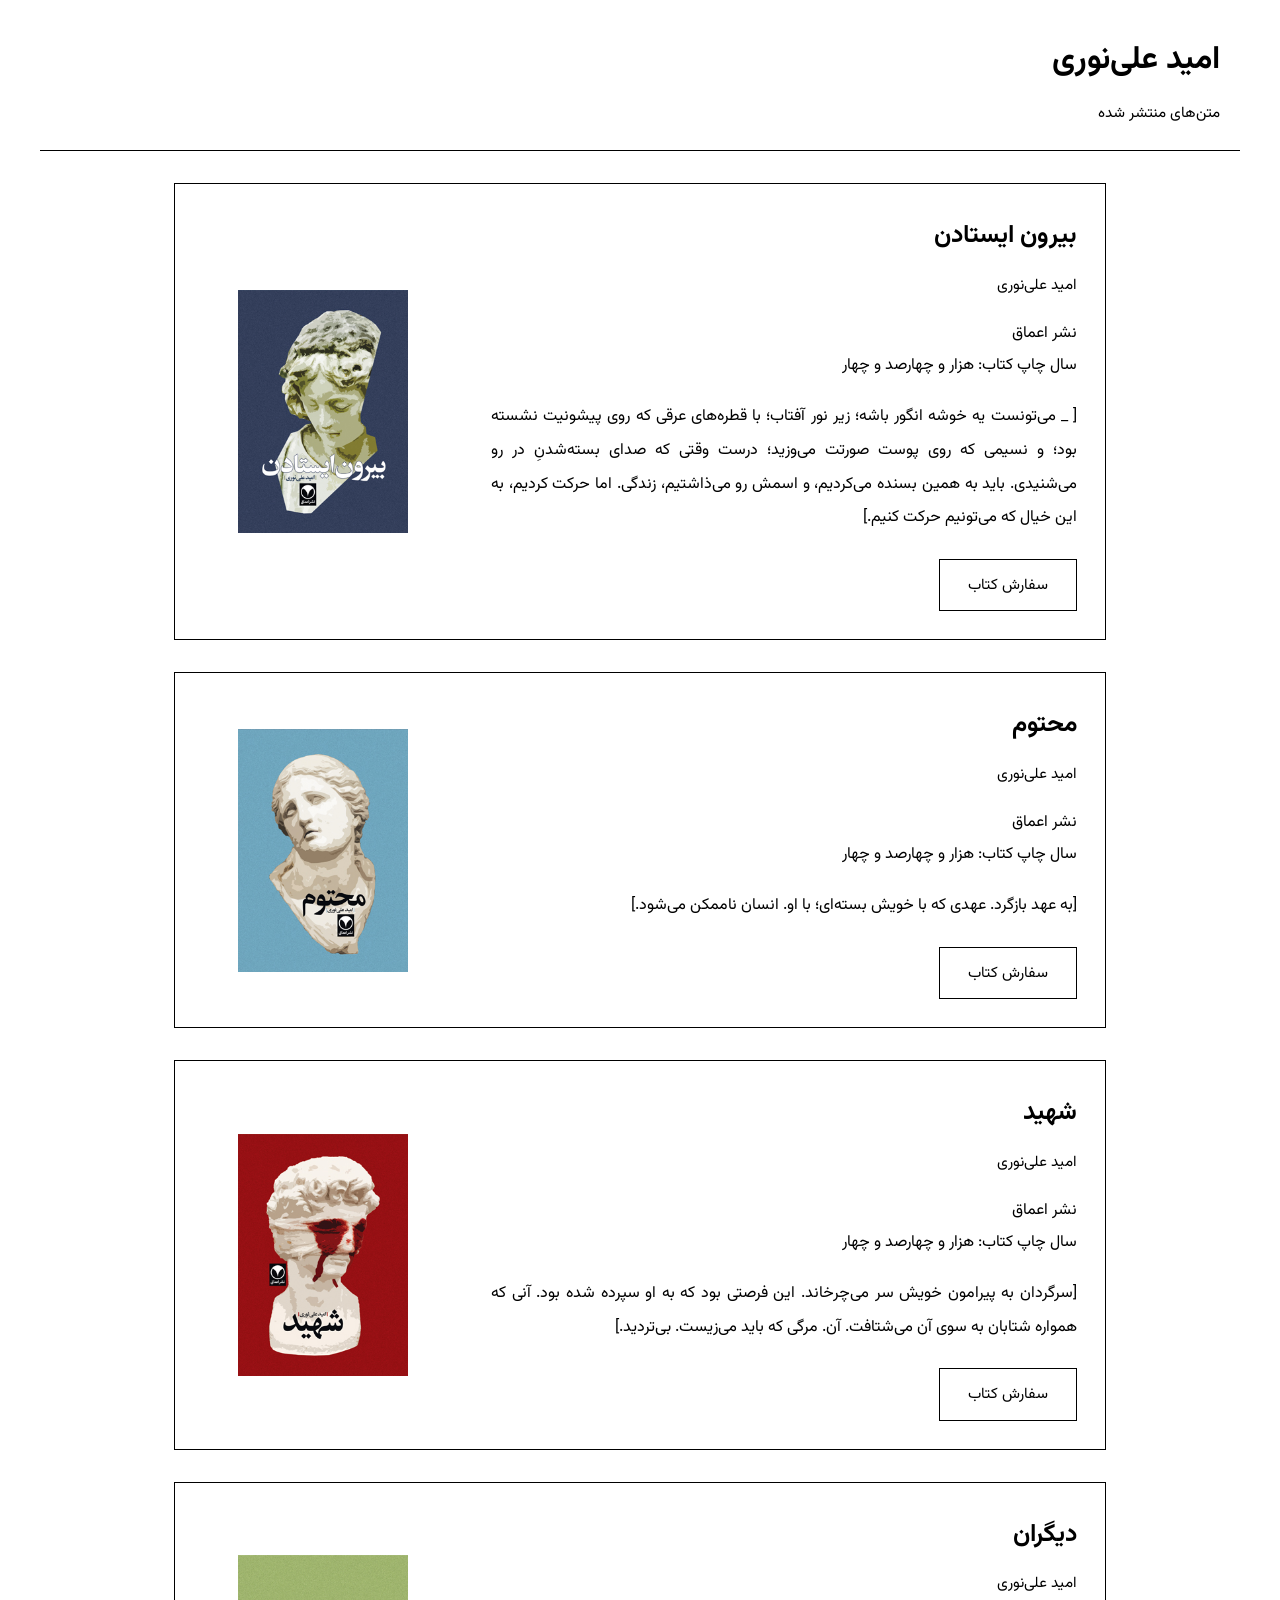
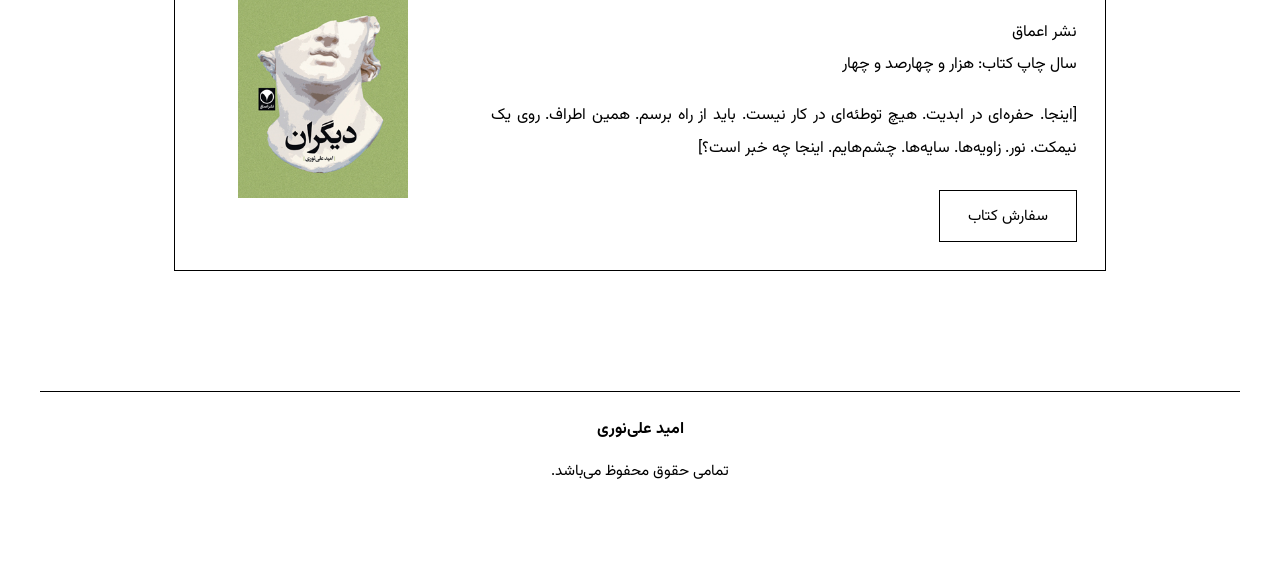
==== index.html @ 7dd2bed1 "Update index.html" ====
<!DOCTYPE html>
<html lang="fa" dir="rtl">
  
<head>

<meta charset="UTF-8">
<meta name="viewport" content="width=device-width, initial-scale=1">

<title>امید علی‌نوری | متن‌های منتشر شده</title>
<meta name="description" content="کتاب‌های امید علی‌نوری؛ دیگران، شهید، محتوم و بیرون ایستادن">
<meta name="theme-color" content="#ffffff">

<link rel="icon" href="/favicon.ico" type="image/x-icon">
<link rel="apple-touch-icon" href="/apple-touch-icon.png">

<link rel="stylesheet" href="style.css">

<script defer src="https://cloud.umami.is/script.js" data-website-id="1e7e59ca-dcbd-4d76-a595-696aa9e10393"></script>
  
</head>

<body>

<header class="site-header">
  <a href="/" class="home-link">

<a href="/" class="header-link">

<h1>امید علی‌نوری</h1>

<p>متن‌های منتشر شده</p>

</a>

</header>
  </a>

<main class="container">

<section class="books">

<!-- کتاب -->

<article class="book-card">

<div class="book-image">

<img
src="Biroon Istadan.jpg"
alt="تصویر جلد کتاب بیرون ایستادن"
loading="lazy">

</div>

<div class="book-info">

<h2>بیرون ایستادن</h2>

<p class="writer">

امید علی‌نوری

</p>

<p class="Publisher">

نشر اعماق

</p>

<p class="Date">

سال چاپ کتاب: هزار و چهارصد و چهار

</p>

<p class="description">

[ _ می‌تونست یه خوشه انگور باشه؛ زیر نور آفتاب؛ با قطره‌های عرقی که روی پیشونیت نشسته بود؛ و نسیمی که روی پوست صورتت می‌وزید؛ درست وقتی که صدای بسته‌شدنِ در رو می‌شنیدی. باید به همین بسنده می‌کردیم، و اسمش رو می‌ذاشتیم، زندگی.
اما حرکت کردیم، به این خیال که می‌تونیم حرکت کنیم.]

</p>

<a
href="https://basalam.com/farhikhtar/product/52152531"
class="button">

سفارش کتاب

</a>

</div>

</article>

<!-- پایان کتاب -->

<!-- کتاب -->

<article class="book-card">

<div class="book-image">

<img
src="Mahtoom.jpg"
alt="تصویر جلد کتاب محتوم"
loading="lazy">

</div>

<div class="book-info">

<h2>محتوم</h2>

<p class="writer">

امید علی‌نوری

</p>

<p class="Publisher">

نشر اعماق

</p>

<p class="Date">

سال چاپ کتاب: هزار و چهارصد و چهار

</p>

<p class="description">

[به عهد بازگرد. عهدی که با خویش بسته‌ای؛ با او. انسان ناممکن می‌شود.]

</p>

<a
href="https://basalam.com/farhikhtar/product/52152243"
class="button">

سفارش کتاب

</a>

</div>

</article>

<!-- پایان کتاب -->

<!-- کتاب -->

<article class="book-card">

<div class="book-image">

<img
src="Shahid.jpg"
alt="تصویر جلد کتاب شهید"
loading="lazy">

</div>

<div class="book-info">

<h2>شهید</h2>

<p class="writer">

امید علی‌نوری

</p>

<p class="Publisher">

نشر اعماق

</p>

<p class="Date">

سال چاپ کتاب: هزار و چهارصد و چهار

</p>

<p class="description">

[سرگردان به پیرامون خویش سر می‌چرخاند. این فرصتی بود که به او سپرده شده بود. آنی که همواره شتابان به سوی آن می‌شتافت. آن. مرگی که باید می‌زیست. بی‌تردید.]

</p>

<a
href="https://basalam.com/farhikhtar/product/52149250"
class="button">

سفارش کتاب

</a>

</div>

</article>

<!-- پایان کتاب -->

<!-- کتاب -->

<article class="book-card">

<div class="book-image">

<img
src="Digaran.jpg"
alt="تصویر جلد کتاب دیگران"
loading="lazy">

</div>

<div class="book-info">

<h2>دیگران</h2>

<p class="writer">

امید علی‌نوری

</p>

<p class="Publisher">

نشر اعماق

</p>

<p class="Date">

سال چاپ کتاب: هزار و چهارصد و چهار

</p>

<p class="description">

[اینجا. حفره‌ای در ابدیت. هیچ توطئه‌ای در کار نیست. باید از راه برسم. همین اطراف. روی یک نیمکت. نور. زاویه‌ها. سایه‌ها. چشم‌هایم. اینجا چه خبر است؟]

</p>

<a
href="https://basalam.com/farhikhtar/product/52148249"
class="button">

سفارش کتاب

</a>

</div>

</article>

<!-- پایان کتاب -->

</section>

</main>

<footer class="site-footer">

<a href="/">امید علی‌نوری</a>

<p>تمامی حقوق محفوظ می‌باشد.</p>

</footer>

<script src="script.js"></script>
  
</body>

</html>
---- style.css ----
/* ===========================
   امید علی‌نوری
   style.css
=========================== */

@font-face{
font-family:"Vazirmatn";
src:url("Vazirmatn-Regular.woff2") format("woff2");
font-weight:400;
font-style:normal;
font-display:swap;
}

@font-face{
font-family:"Vazirmatn";
src:url("Vazirmatn-Bold.woff2") format("woff2");
font-weight:700;
font-style:normal;
font-display:swap;
}

:root{

--background:#ffffff;
--card:#ffffff;
--text:#000000;
--muted:#000000;
--border:#000000;
--button:#ffffff;

--container:980px;

--radius:0;

--space-1:8px;
--space-2:16px;
--space-3:24px;
--space-4:36px;
--space-5:48px;

}



*{

margin:0;

padding:0;

box-sizing:border-box;

}

html{

scroll-behavior:smooth;

}

body{

background:var(--background);

color:var(--text);

font-family:"Vazirmatn",Tahoma,Arial,sans-serif;

line-height:2;

direction:rtl;

}

img{

display:block;

max-width:100%;

height:auto;

}

a{

color:inherit;

text-decoration:none;

}

.container{

max-width:var(--container);

margin:auto;

padding:0 var(--space-3);

}

.site-header{
max-width:1200px;
margin:0 auto;
padding:28px 20px 22px;
text-align:right;
border-bottom:1px solid #000;
}

.site-header h1{
margin:0;
font-size:2rem;
font-weight:700;
text-align:right;
color:#000;
}

.site-header p{
margin:6px 0 0;
font-size:.95rem;
text-align:right;
color:#000;
}

.books{
display:flex;
flex-direction:column;
gap:32px;
padding-top:32px;
padding-bottom:70px;
}

.book-card{
display:flex;
flex-direction:row-reverse;
align-items:center;
justify-content:space-between;
gap:48px;
max-width:1200px;
width:100%;
margin:0px auto;
padding:28px;
border:1px solid #000;
background:#fff;
min-height:320px;
}

.book-image{

width:240px;

flex-shrink:0;

display:flex;

justify-content:center;

align-items:center;

}

.book-image img{

width:170px;

height:auto;

}
.book-info{
flex:1;
width:560px;
display:flex;
flex-direction:column;
align-items:flex-start;
justify-content:flex-start;
text-align:right;
}

.book-info h2{

font-size:1.55rem;

font-weight:700;

margin-bottom:8px;

color:var(--text);

}

.writer{

font-size:.95rem;

color:var(--muted);

margin-bottom:18px;

}

.description{
width:100%;
margin:18px 0 24px;
text-align:justify;
text-align-last:right;
line-height:2.1;
}

.button{

display:inline-flex;

align-items:center;

justify-content:center;

padding:10px 28px;

background:var(--button);

border:1px solid var(--border);

color:var(--text);

font-size:.95rem;

font-weight:400;

cursor:pointer;

user-select:none;

}

.button:hover{

cursor:pointer;

}

.button:visited{

color:var(--text);

}

.button:focus{

outline:none;

}

.site-footer{

padding:45px 20px 55px;

text-align:center;

border-top:1px solid var(--border);

}

.site-footer a{

font-size:1rem;

font-weight:700;

}

@media (max-width:768px){

.site-header{

padding:45px 20px 40px;

}

.container{

padding:0 18px;

}

.book-card{

flex-direction:column;

align-items:center;

gap:24px;

padding:24px;

}

.book-image{

width:100%;

}

.book-image img{

width:180px;

}

.book-info{

width:100%;

align-items:flex-start;

}

.book-info h2{

width:100%;

}

.writer{

width:100%;

}

.description{

width:100%;

text-align:justify;

text-align-last:right;

}

.button{

align-self:flex-start;

}

}

@media (max-width:480px){

.site-header h1{

font-size:1.7rem;

}

.site-header p{

font-size:.9rem;

}

.book-card{

padding:18px;

}

.book-image img{

width:155px;

}

.book-info h2{

font-size:1.3rem;

}

.description{

font-size:.95rem;

line-height:2;

}

.button{

padding:9px 24px;

font-size:.9rem;

}

}
```
.home-link{
display:block;
text-decoration:none;
color:inherit;
}

.site-footer{

max-width:1200px;

margin:50px auto 30px;

padding-top:22px;

border-top:1px solid #000;

text-align:center;

}

.site-footer p{

margin-top:10px;

font-size:.95rem;

color:#000;

}

.button{

background:#fff;

border:1px solid #000;

color:#000;

}

.button:hover{

cursor:pointer;

}

body{

background:#fff;

color:#000;

}
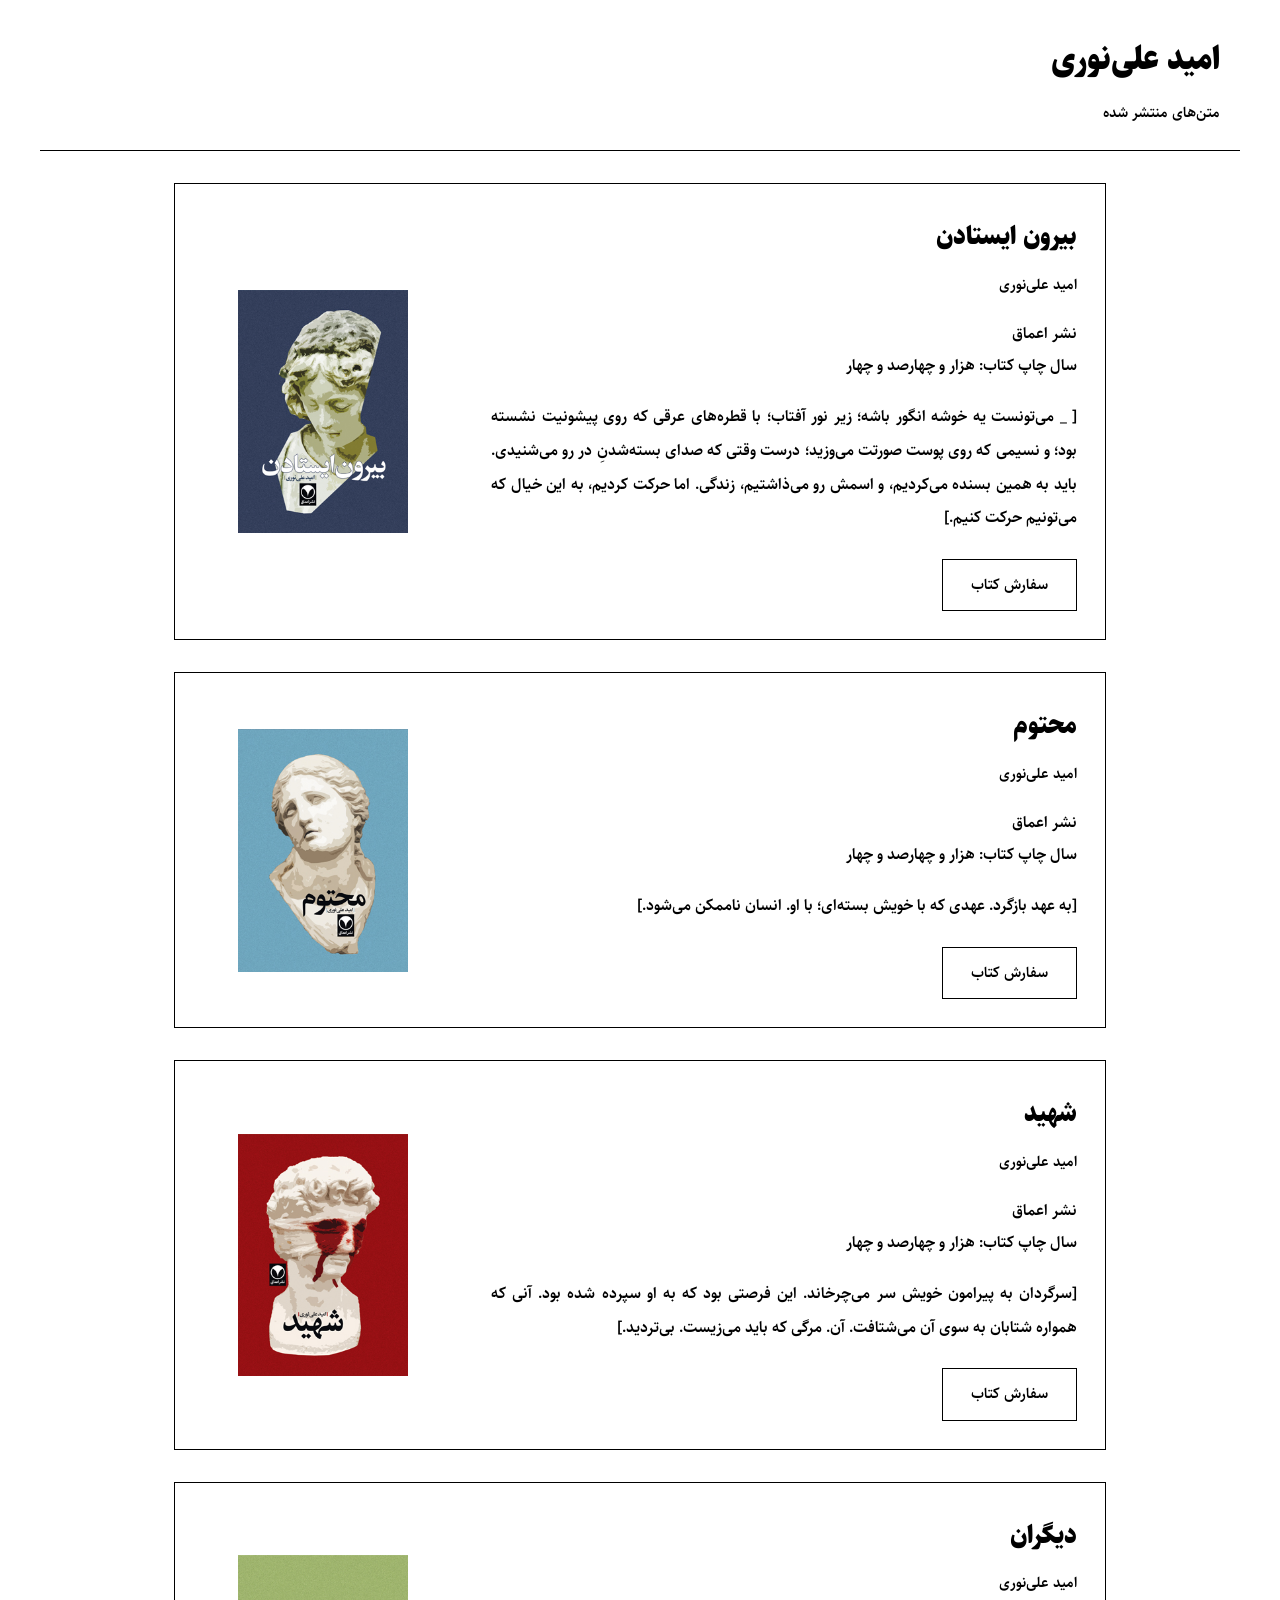
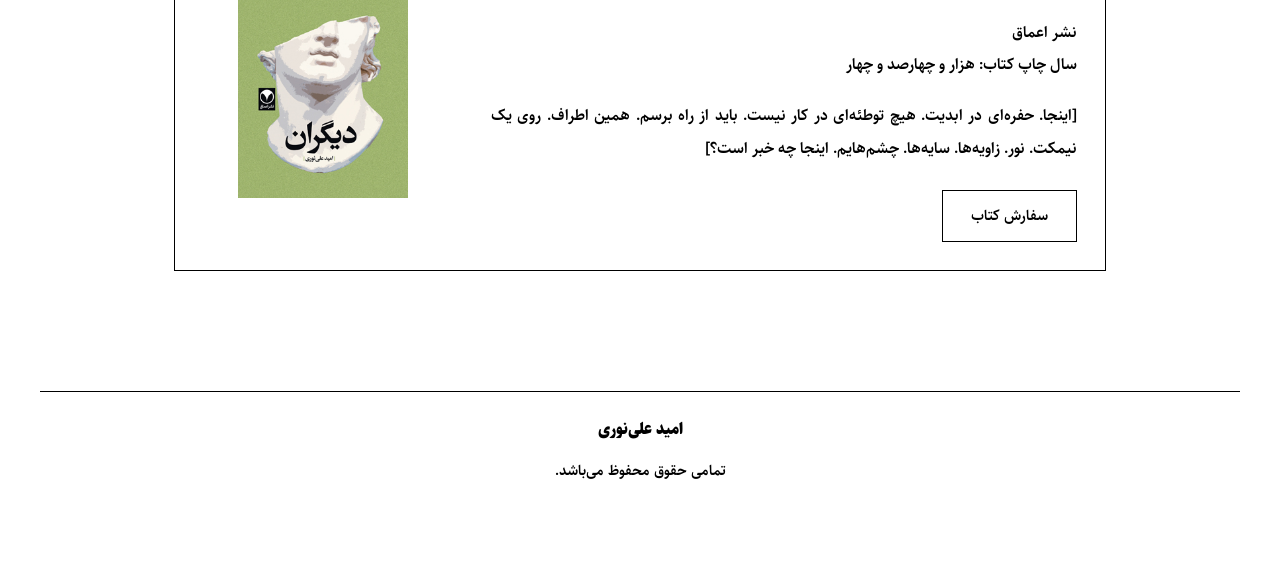
==== commit fd0a673a: "Update index.html" ====
--- a/index.html
+++ b/index.html
@@ -7,7 +7,7 @@
 <meta name="viewport" content="width=device-width, initial-scale=1">
 
 <title>امید علی‌نوری | متن‌های منتشر شده</title>
-<meta name="description" content="کتاب‌های امید علی‌نوری؛ دیگران، شهید، محتوم و بیرون ایستادن">
+<meta name="description" content="وبسایت شخصی امید علی‌نوری؛ کتاب‌های دیگران، شهید، محتوم و بیرون ایستادن">
 <meta name="theme-color" content="#ffffff">
 
 <link rel="icon" href="/favicon.ico" type="image/x-icon">
@@ -47,7 +47,7 @@
 
 <img
 src="Biroon Istadan.jpg"
-alt="تصویر جلد کتاب بیرون ایستادن"
+alt="تصویر جلد کتاب بیرون ایستادن نوشته امید علی‌نوری"
 loading="lazy">
 
 </div>
@@ -63,9 +63,9 @@
 </p>
 
 <p class="Publisher">
-
-نشر اعماق
-
+  <a href="https://amaagh.ir" style="color: inherit; text-decoration: none;">
+    نشر اعماق
+  </a>
 </p>
 
 <p class="Date">
@@ -103,7 +103,7 @@
 
 <img
 src="Mahtoom.jpg"
-alt="تصویر جلد کتاب محتوم"
+alt="تصویر جلد کتاب محتوم نوشته امید علی‌نوری"
 loading="lazy">
 
 </div>
@@ -119,9 +119,9 @@
 </p>
 
 <p class="Publisher">
-
-نشر اعماق
-
+  <a href="https://amaagh.ir" style="color: inherit; text-decoration: none;">
+    نشر اعماق
+  </a>
 </p>
 
 <p class="Date">
@@ -158,7 +158,7 @@
 
 <img
 src="Shahid.jpg"
-alt="تصویر جلد کتاب شهید"
+alt="تصویر جلد کتاب شهید نوشته امید علی‌نوری"
 loading="lazy">
 
 </div>
@@ -174,9 +174,9 @@
 </p>
 
 <p class="Publisher">
-
-نشر اعماق
-
+  <a href="https://amaagh.ir" style="color: inherit; text-decoration: none;">
+    نشر اعماق
+  </a>
 </p>
 
 <p class="Date">
@@ -213,7 +213,7 @@
 
 <img
 src="Digaran.jpg"
-alt="تصویر جلد کتاب دیگران"
+alt="تصویر جلد کتاب دیگران نوشته امید علی‌نوری"
 loading="lazy">
 
 </div>
@@ -229,9 +229,9 @@
 </p>
 
 <p class="Publisher">
-
-نشر اعماق
-
+  <a href="https://amaagh.ir" style="color: inherit; text-decoration: none;">
+    نشر اعماق
+  </a>
 </p>
 
 <p class="Date">
--- a/style.css
+++ b/style.css
@@ -4,16 +4,16 @@
 =========================== */
 
 @font-face{
-font-family:"Vazirmatn";
-src:url("Vazirmatn-Regular.woff2") format("woff2");
+font-family:"Sahel";
+src:url("Sahel-SemiBold.woff2") format("woff2");
 font-weight:400;
 font-style:normal;
 font-display:swap;
 }
 
 @font-face{
-font-family:"Vazirmatn";
-src:url("Vazirmatn-Bold.woff2") format("woff2");
+font-family:"Sahel";
+src:url("Sahel-Black.woff2") format("woff2");
 font-weight:700;
 font-style:normal;
 font-display:swap;
@@ -64,7 +64,7 @@
 
 color:var(--text);
 
-font-family:"Vazirmatn",Tahoma,Arial,sans-serif;
+font-family:"Sahel",Tahoma,Arial,sans-serif;
 
 line-height:2;
 
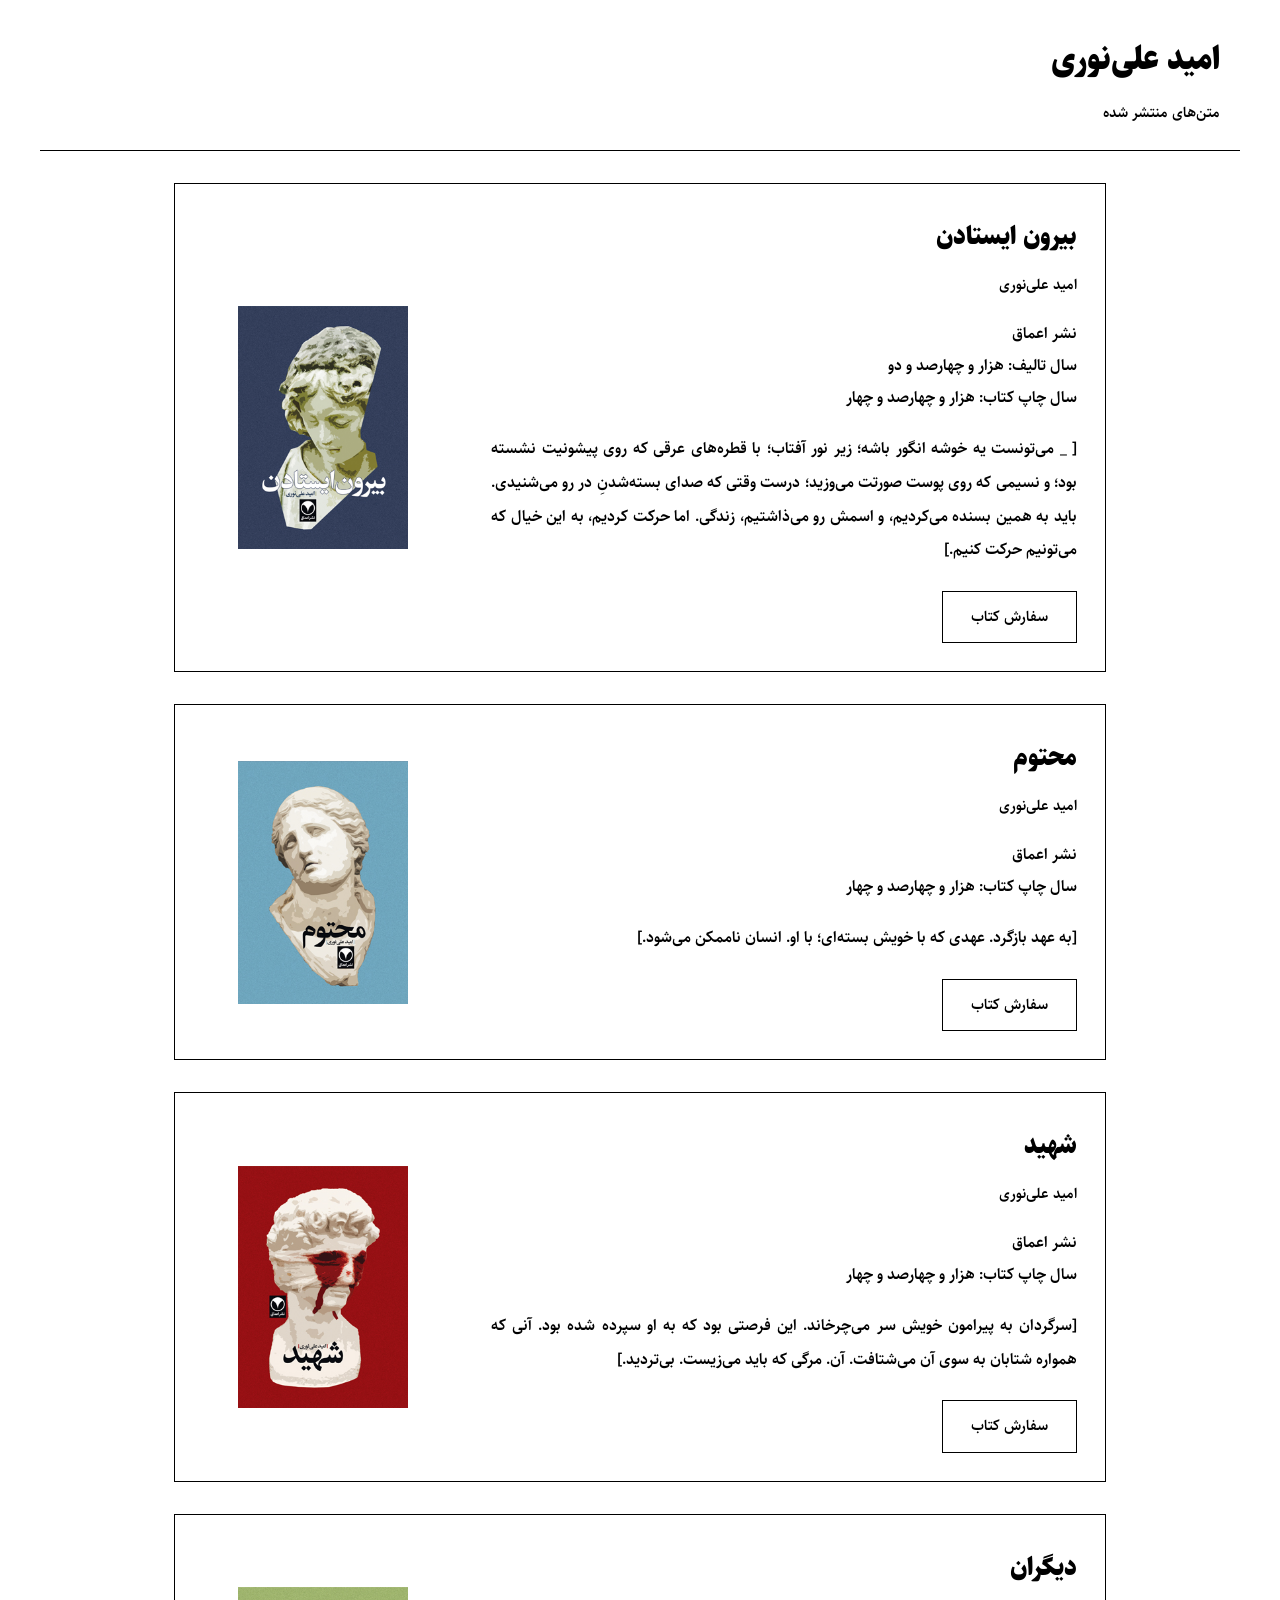
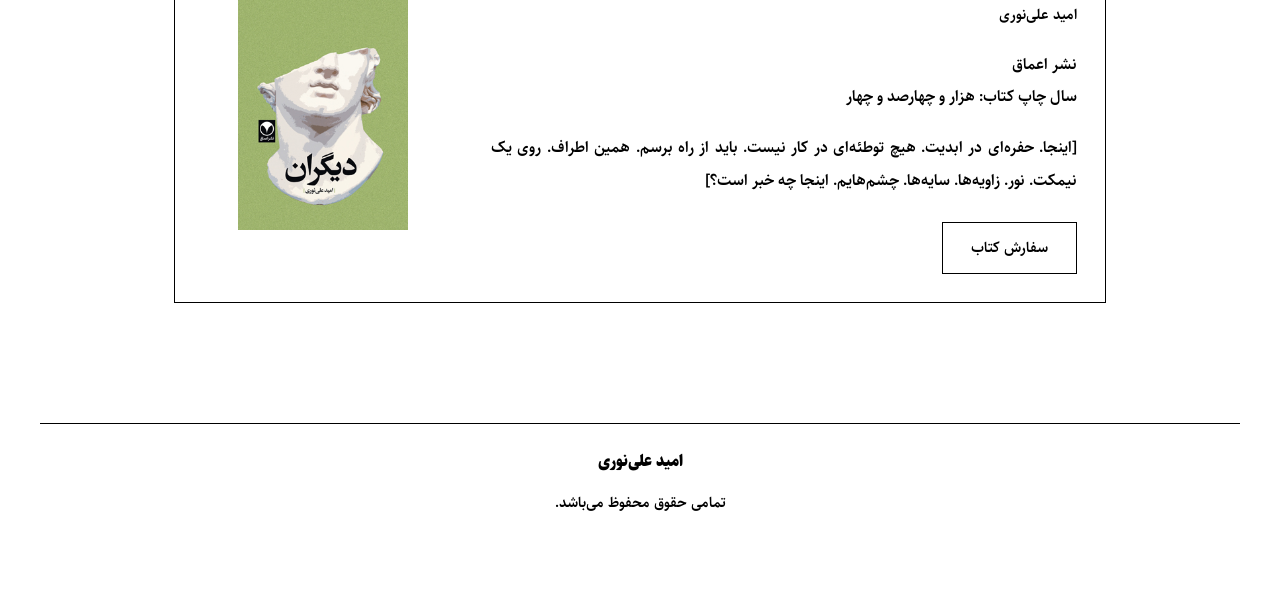
==== commit 10edde13: "Update index.html" ====
--- a/index.html
+++ b/index.html
@@ -68,6 +68,12 @@
   </a>
 </p>
 
+<p class="Authorship">
+
+سال تالیف: هزار و چهارصد و دو
+
+</p>
+  
 <p class="Date">
 
 سال چاپ کتاب: هزار و چهارصد و چهار
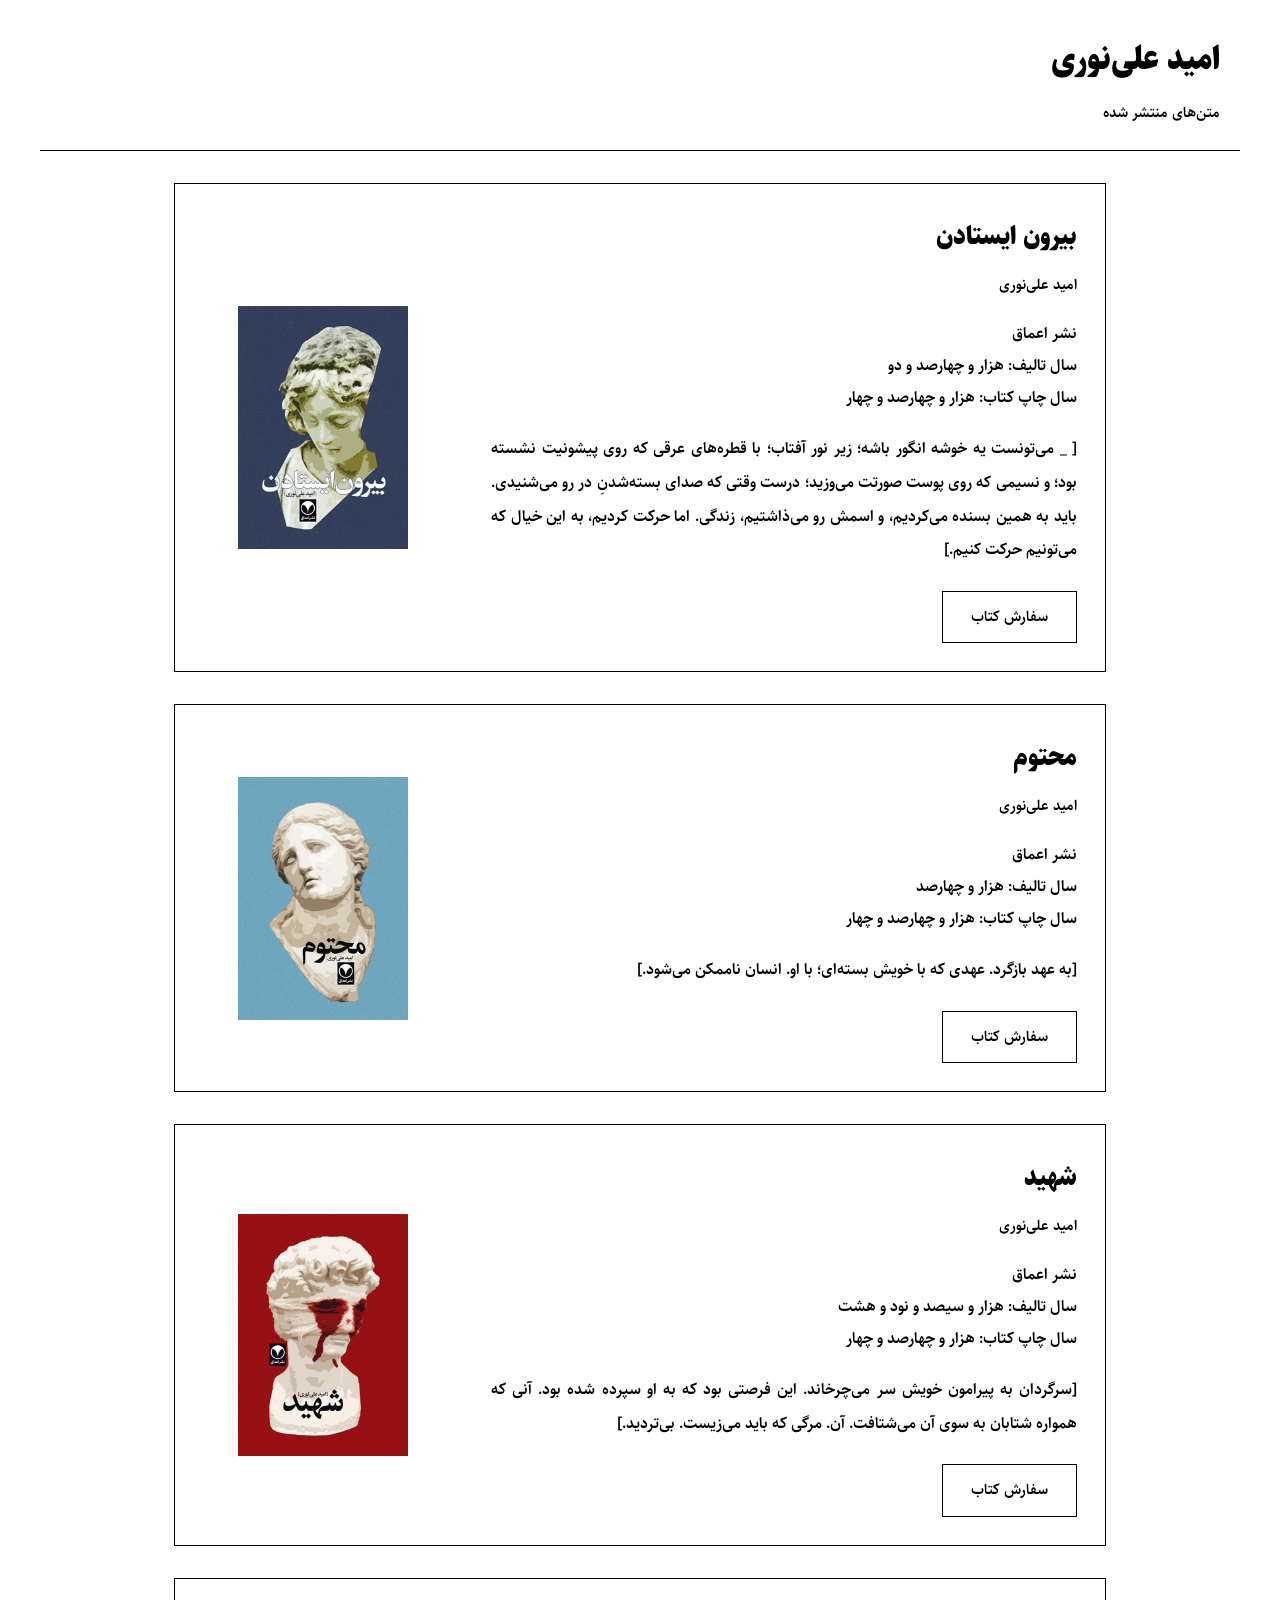
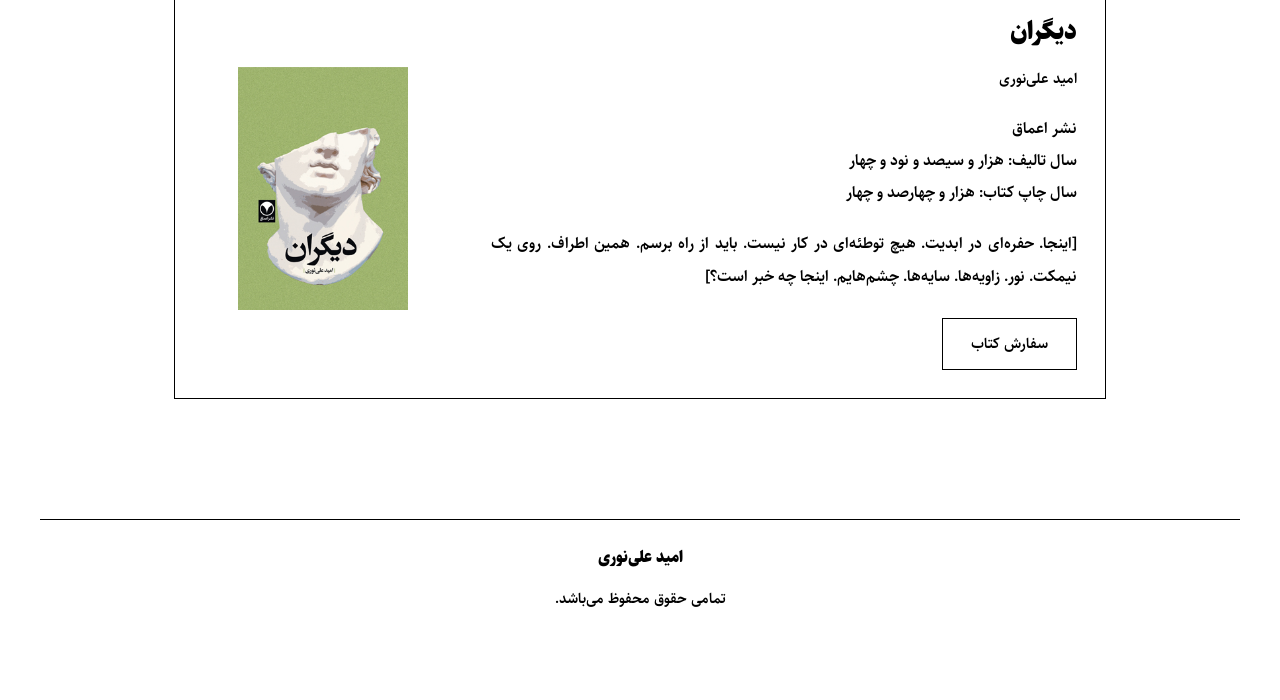
==== commit 4e264dda: "Update index.html" ====
--- a/index.html
+++ b/index.html
@@ -130,6 +130,12 @@
   </a>
 </p>
 
+<p class="Authorship">
+
+سال تالیف: هزار و چهارصد
+
+</p>
+  
 <p class="Date">
 
 سال چاپ کتاب: هزار و چهارصد و چهار
@@ -185,6 +191,12 @@
   </a>
 </p>
 
+<p class="Authorship">
+
+سال تالیف: هزار و سیصد و نود و هشت
+
+</p>
+  
 <p class="Date">
 
 سال چاپ کتاب: هزار و چهارصد و چهار
@@ -240,6 +252,12 @@
   </a>
 </p>
 
+<p class="Authorship">
+
+سال تالیف: هزار و سیصد و نود و چهار
+
+</p>
+
 <p class="Date">
 
 سال چاپ کتاب: هزار و چهارصد و چهار
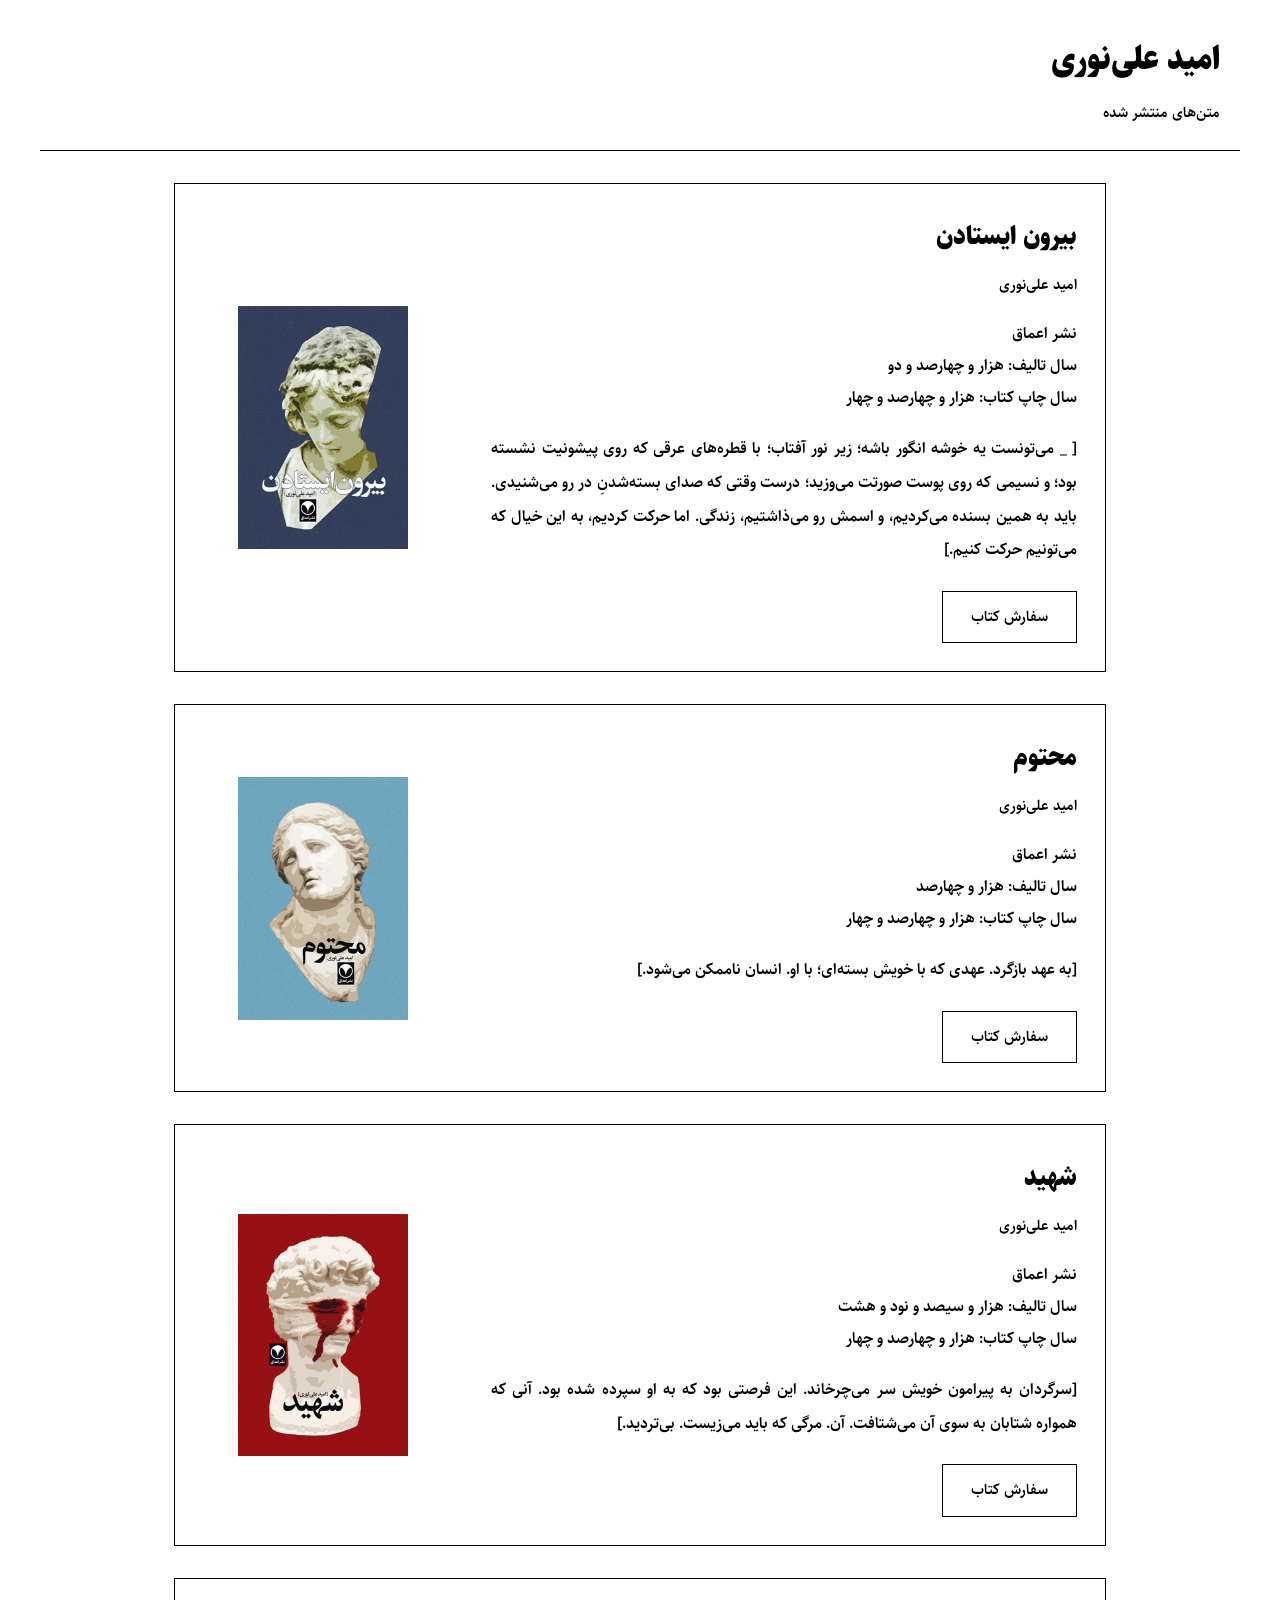
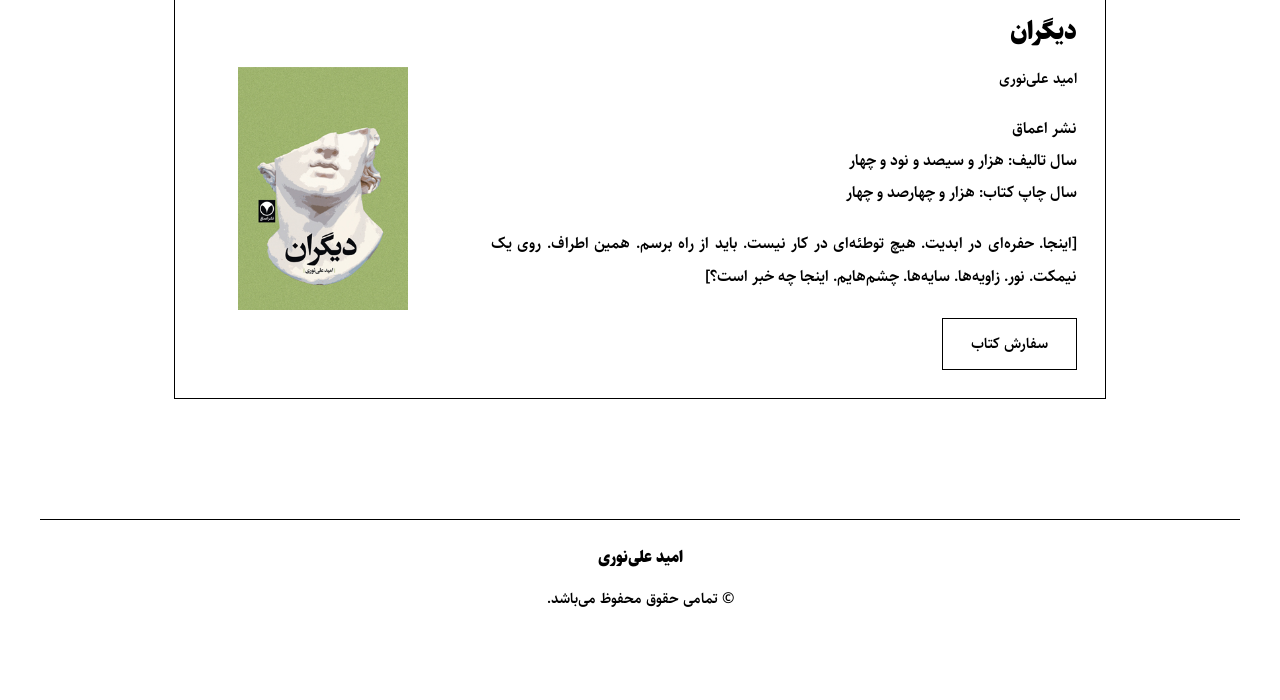
==== commit 7778fd02: "Update index.html" ====
--- a/index.html
+++ b/index.html
@@ -292,7 +292,7 @@
 
 <a href="/">امید علی‌نوری</a>
 
-<p>تمامی حقوق محفوظ می‌باشد.</p>
+<p>© تمامی حقوق محفوظ می‌باشد.</p>
 
 </footer>
 
